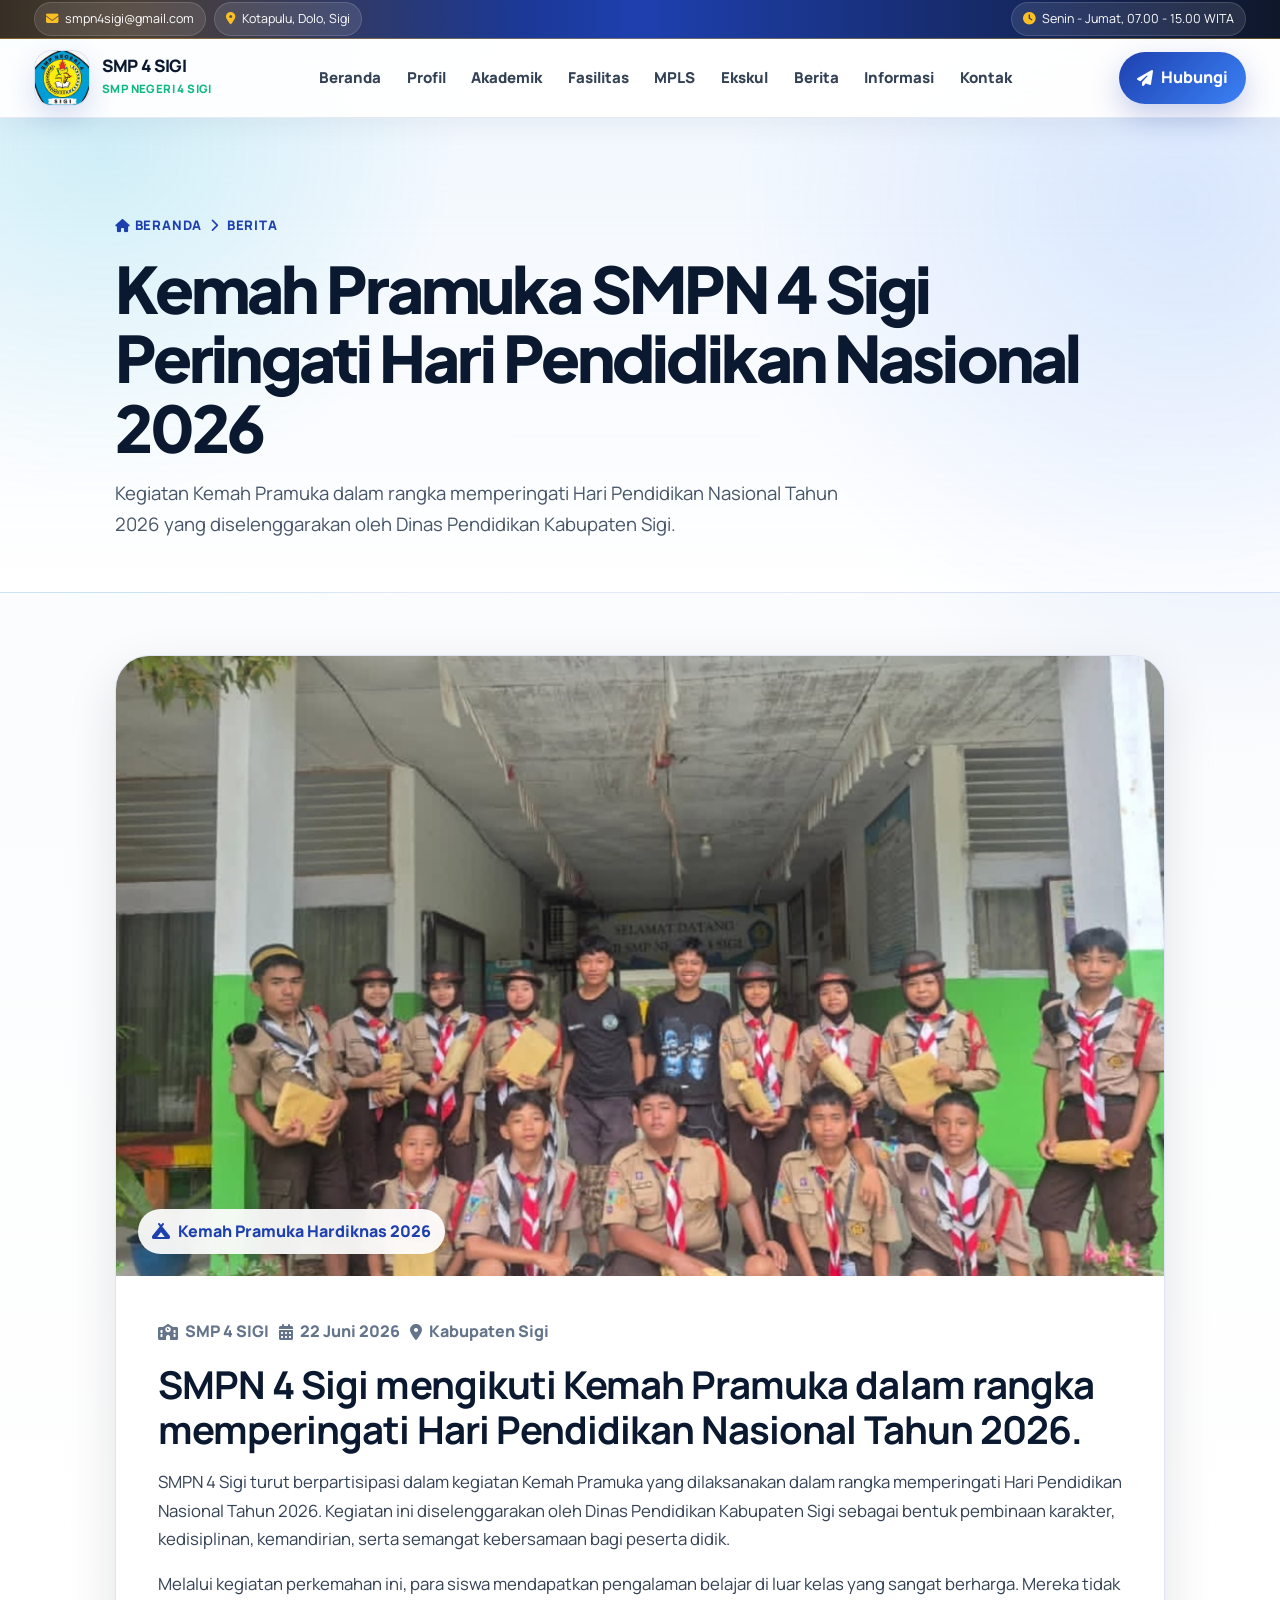
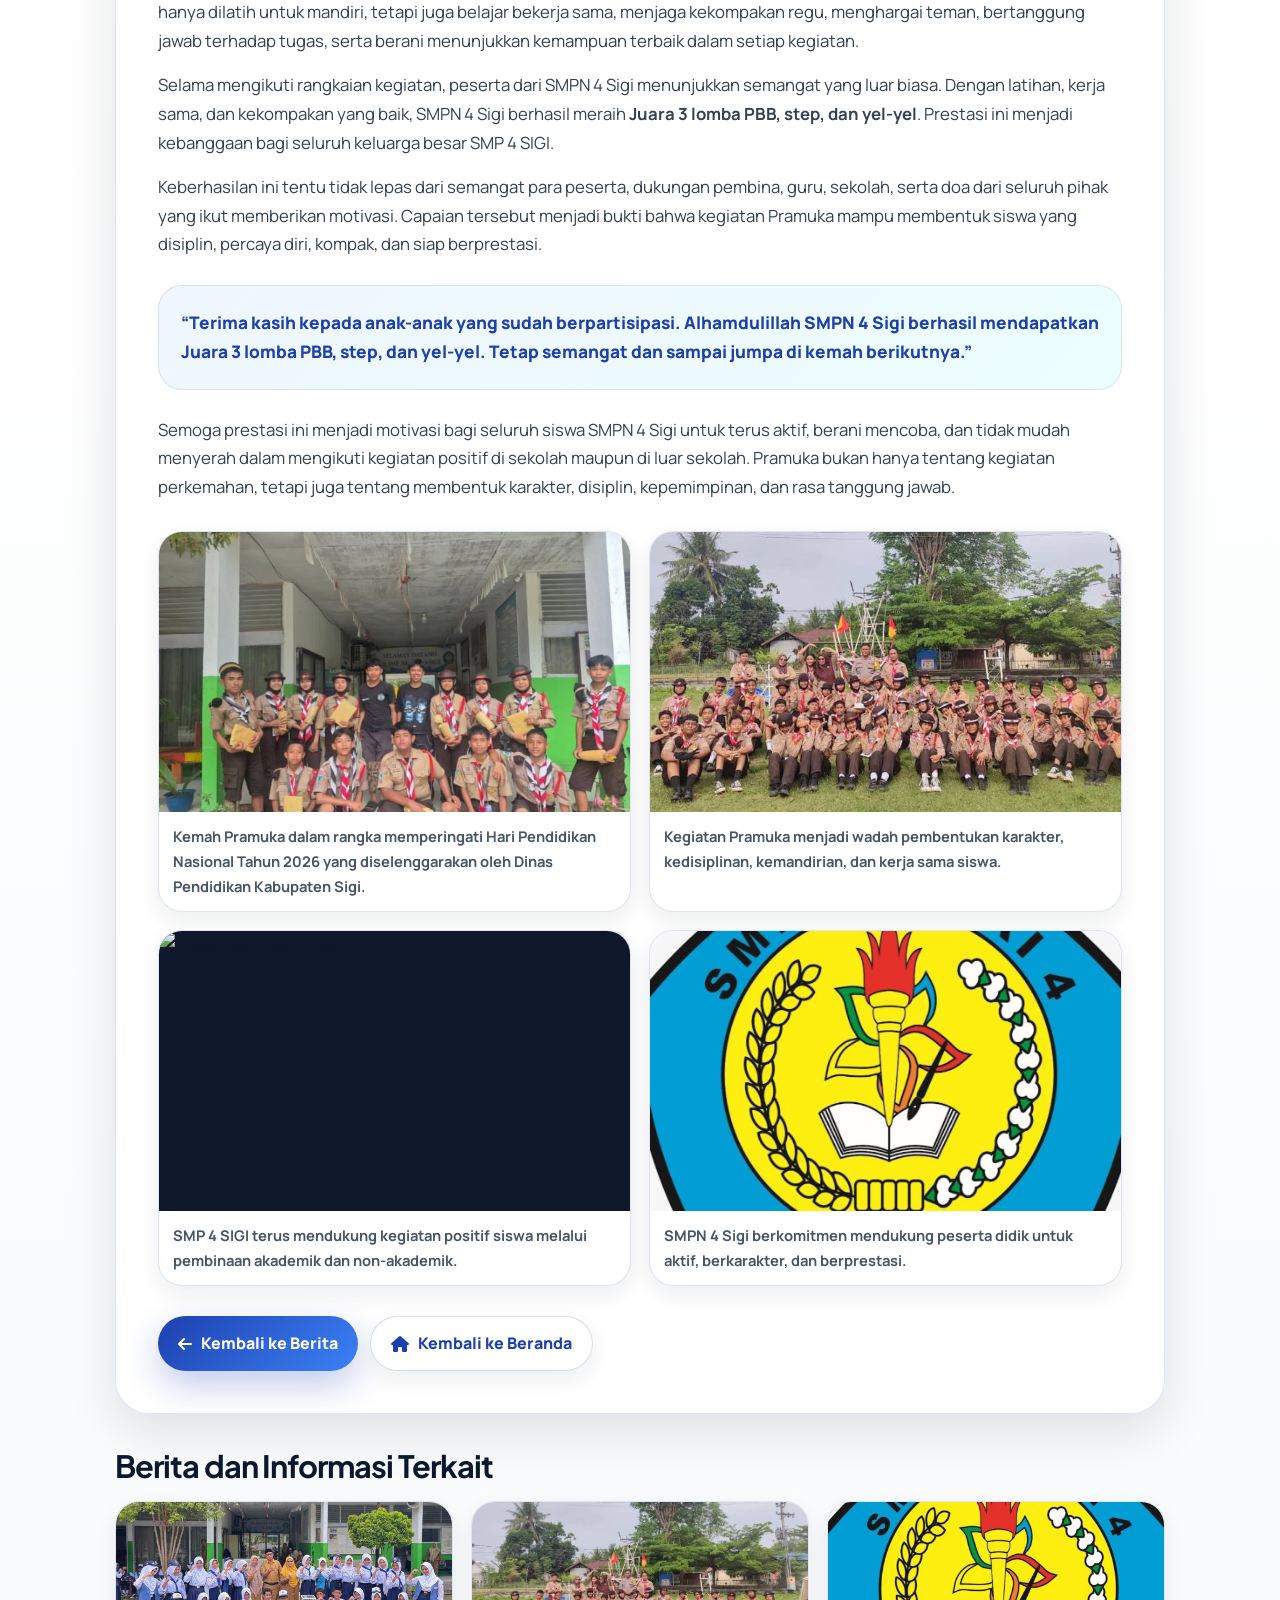
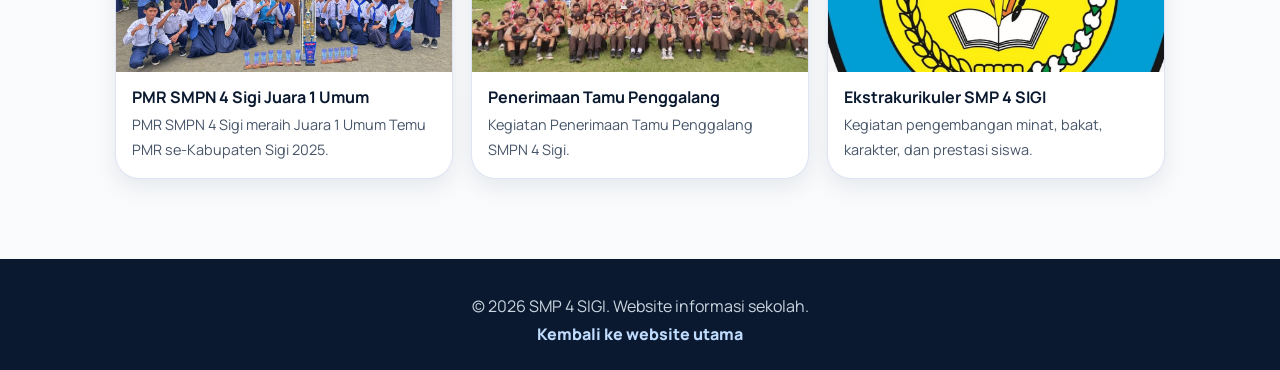
==== kemah-pramuka-hardiknas-2026.html @ 2df51317 "Create kemah-pramuka-hardiknas-2026.html" ====
<!DOCTYPE html>
<html lang="id">
<head>
  <meta charset="UTF-8">
  <meta name="viewport" content="width=device-width, initial-scale=1.0">

  <title>Kemah Pramuka SMPN 4 Sigi Peringati Hari Pendidikan Nasional 2026</title>

  <meta name="description" content="SMPN 4 Sigi mengikuti Kemah Pramuka dalam rangka memperingati Hari Pendidikan Nasional 2026 yang diselenggarakan oleh Dinas Pendidikan Kabupaten Sigi dan meraih Juara 3 lomba PBB, step, dan yel-yel.">
  <meta name="keywords" content="Kemah Pramuka SMPN 4 Sigi, Pramuka SMPN 4 Sigi, SMP 4 SIGI, SMP Negeri 4 Sigi, Hari Pendidikan Nasional 2026, Dinas Pendidikan Kabupaten Sigi, Juara 3 PBB Step Yel-yel">
  <meta name="author" content="SMP 4 SIGI">
  <meta name="robots" content="index, follow">
  <meta name="language" content="Indonesian">
  <meta name="theme-color" content="#1e40af">

  <link rel="canonical" href="https://smpnegeri4sigi.my.id/kemah-pramuka-hardiknas-2026.html">

  <link rel="icon" href="smpn4sigi.WebP" type="image/webp">
  <link rel="shortcut icon" href="smpn4sigi.WebP" type="image/webp">
  <link rel="apple-touch-icon" href="smpn4sigi.WebP">

  <meta property="og:type" content="article">
  <meta property="og:title" content="Kemah Pramuka SMPN 4 Sigi Peringati Hari Pendidikan Nasional 2026">
  <meta property="og:description" content="SMPN 4 Sigi mengikuti Kemah Pramuka Hari Pendidikan Nasional 2026 dan berhasil meraih Juara 3 lomba PBB, step, dan yel-yel.">
  <meta property="og:image" content="https://smpnegeri4sigi.my.id/pramuka-hardiknas-2026.jpg">
  <meta property="og:image:secure_url" content="https://smpnegeri4sigi.my.id/pramuka-hardiknas-2026.jpg">
  <meta property="og:url" content="https://smpnegeri4sigi.my.id/kemah-pramuka-hardiknas-2026.html">
  <meta property="og:site_name" content="SMP 4 SIGI">
  <meta property="og:locale" content="id_ID">

  <meta name="twitter:card" content="summary_large_image">
  <meta name="twitter:title" content="Kemah Pramuka SMPN 4 Sigi Peringati Hari Pendidikan Nasional 2026">
  <meta name="twitter:description" content="SMPN 4 Sigi mengikuti Kemah Pramuka Hari Pendidikan Nasional 2026 dan meraih Juara 3 lomba PBB, step, dan yel-yel.">
  <meta name="twitter:image" content="https://smpnegeri4sigi.my.id/pramuka-hardiknas-2026.jpg">

  <script type="application/ld+json">
  {
    "@context": "https://schema.org",
    "@type": "NewsArticle",
    "headline": "Kemah Pramuka SMPN 4 Sigi Peringati Hari Pendidikan Nasional 2026",
    "description": "SMPN 4 Sigi mengikuti Kemah Pramuka dalam rangka memperingati Hari Pendidikan Nasional 2026 yang diselenggarakan oleh Dinas Pendidikan Kabupaten Sigi dan berhasil meraih Juara 3 lomba PBB, step, dan yel-yel.",
    "image": [
      "https://smpnegeri4sigi.my.id/pramuka-hardiknas-2026.jpg",
      "https://smpnegeri4sigi.my.id/galeri2.jpg",
      "https://smpnegeri4sigi.my.id/galeri5.jpg"
    ],
    "datePublished": "2026-06-22T08:00:00+08:00",
    "dateModified": "2026-06-22T08:00:00+08:00",
    "author": {
      "@type": "Organization",
      "name": "SMP 4 SIGI"
    },
    "publisher": {
      "@type": "EducationalOrganization",
      "name": "SMP 4 SIGI",
      "logo": {
        "@type": "ImageObject",
        "url": "https://smpnegeri4sigi.my.id/smpn4sigi.WebP"
      }
    },
    "mainEntityOfPage": {
      "@type": "WebPage",
      "@id": "https://smpnegeri4sigi.my.id/kemah-pramuka-hardiknas-2026.html"
    }
  }
  </script>

  <link rel="preconnect" href="https://fonts.googleapis.com">
  <link rel="preconnect" href="https://fonts.gstatic.com" crossorigin>
  <link href="https://fonts.googleapis.com/css2?family=Plus+Jakarta+Sans:wght@500;600;700;800;900&family=Manrope:wght@400;500;600;700;800&display=swap" rel="stylesheet">
  <link rel="stylesheet" href="https://cdnjs.cloudflare.com/ajax/libs/font-awesome/6.5.2/css/all.min.css">

  <style>
    :root {
      --navy: #0a192f;
      --blue: #1e40af;
      --blue-2: #3b82f6;
      --cyan: #06b6d4;
      --green: #10b981;
      --gold: #f59e0b;
      --text: #0f172a;
      --muted: #475569;
      --line: rgba(30, 64, 175, .14);
      --shadow-sm: 0 8px 22px rgba(15, 23, 42, .08);
      --shadow-md: 0 18px 50px rgba(15, 23, 42, .12);
      --container: 1050px;
      --side: clamp(18px, 4vw, 34px);
      --ease: cubic-bezier(.2, .8, .2, 1);
    }

    * {
      box-sizing: border-box;
      margin: 0;
      padding: 0;
    }

    html {
      scroll-behavior: smooth;
    }

    body {
      min-width: 320px;
      overflow-x: hidden;
      font-family: 'Manrope', 'Plus Jakarta Sans', Arial, sans-serif;
      color: var(--text);
      background:
        radial-gradient(circle at 4% 0%, rgba(6, 182, 212, .12), transparent 28rem),
        radial-gradient(circle at 96% 10%, rgba(59, 130, 246, .13), transparent 26rem),
        linear-gradient(180deg, #f8fafc 0%, #ffffff 44%, #f8fafc 100%);
      line-height: 1.7;
      text-rendering: optimizeLegibility;
      -webkit-font-smoothing: antialiased;
    }

    img,
    video {
      max-width: 100%;
      display: block;
    }

    a {
      color: inherit;
      text-decoration: none;
    }

    .container {
      width: min(100% - (var(--side) * 2), var(--container));
      margin-inline: auto;
    }

    .topbar {
      position: relative;
      z-index: 70;
      background:
        radial-gradient(circle at 10% 50%, rgba(245, 158, 11, .26), transparent 34%),
        linear-gradient(90deg, #0f172a, var(--blue), #0f172a);
      color: #fff;
      border-bottom: 1px solid rgba(251, 191, 36, .35);
      font-size: .78rem;
    }

    .topbar-inner {
      min-height: 38px;
      display: flex;
      align-items: center;
      justify-content: space-between;
      gap: 14px;
      width: min(100% - (var(--side) * 2), 1360px);
      margin-inline: auto;
    }

    .topbar-group {
      display: flex;
      align-items: center;
      gap: 8px;
      flex-wrap: wrap;
    }

    .topbar-pill {
      display: inline-flex;
      align-items: center;
      gap: 7px;
      min-height: 25px;
      padding: 5px 11px;
      border-radius: 999px;
      background: rgba(255, 255, 255, .10);
      border: 1px solid rgba(255, 255, 255, .14);
      backdrop-filter: blur(12px);
      white-space: nowrap;
    }

    .topbar-pill i {
      color: #fbbf24;
    }

    .site-header {
      position: sticky;
      top: 0;
      z-index: 60;
      background: rgba(255, 255, 255, .88);
      backdrop-filter: blur(18px);
      border-bottom: 1px solid rgba(226, 232, 240, .86);
      box-shadow: 0 8px 28px rgba(15, 23, 42, .05);
    }

    .navbar {
      width: min(100% - (var(--side) * 2), 1360px);
      margin-inline: auto;
      height: 78px;
      display: flex;
      align-items: center;
      justify-content: space-between;
      gap: 20px;
    }

    .brand {
      display: flex;
      align-items: center;
      gap: 12px;
      min-width: 0;
    }

    .brand-logo {
      width: 56px;
      height: 56px;
      border-radius: 18px;
      overflow: hidden;
      flex: 0 0 auto;
      display: grid;
      place-items: center;
      background: #fff;
      border: 1px solid rgba(30, 64, 175, .16);
      box-shadow: 0 12px 28px rgba(30, 64, 175, .16);
    }

    .brand-logo img {
      width: 100%;
      height: 100%;
      object-fit: cover;
    }

    .brand-title {
      display: block;
      font-weight: 900;
      line-height: 1.05;
      color: var(--navy);
      letter-spacing: -.02em;
      font-size: 1.07rem;
      text-align: left;
    }

    .brand-subtitle {
      display: block;
      color: var(--green);
      font-weight: 900;
      font-size: .72rem;
      letter-spacing: .035em;
      text-transform: uppercase;
      margin-top: 4px;
      text-align: left;
    }

    .nav-links {
      display: flex;
      align-items: center;
      gap: clamp(12px, 2vw, 26px);
    }

    .nav-link {
      position: relative;
      display: inline-flex;
      align-items: center;
      gap: 7px;
      color: #334155;
      font-size: .94rem;
      font-weight: 900;
      transition: color .28s var(--ease), transform .28s var(--ease);
    }

    .nav-link:hover {
      color: var(--blue);
      transform: translateY(-1px);
    }

    .nav-cta {
      display: inline-flex;
      align-items: center;
      gap: 8px;
      padding: 12px 18px;
      border-radius: 999px;
      background: linear-gradient(135deg, var(--blue), var(--blue-2));
      color: #fff;
      font-weight: 900;
      box-shadow: 0 12px 30px rgba(30, 64, 175, .25);
      transition: transform .32s var(--ease), box-shadow .32s var(--ease);
    }

    .nav-cta:hover {
      transform: translateY(-2px);
      box-shadow: 0 18px 44px rgba(30, 64, 175, .32);
    }

    .hero {
      position: relative;
      overflow: hidden;
      padding: clamp(58px, 8vw, 96px) 0 clamp(34px, 4vw, 58px);
      background:
        radial-gradient(circle at 92% 18%, rgba(59, 130, 246, .13), transparent 28rem),
        radial-gradient(circle at 8% 6%, rgba(6, 182, 212, .13), transparent 22rem),
        linear-gradient(180deg, rgba(239, 246, 255, .70), rgba(255, 255, 255, .92));
      border-bottom: 1px solid rgba(30, 64, 175, .08);
    }

    .breadcrumb {
      display: flex;
      align-items: center;
      gap: 8px;
      color: var(--blue);
      font-weight: 900;
      font-size: .82rem;
      text-transform: uppercase;
      letter-spacing: .06em;
      flex-wrap: wrap;
    }

    .hero h1 {
      font-family: 'Plus Jakarta Sans', 'Manrope', sans-serif;
      font-weight: 900;
      letter-spacing: -.045em;
      color: var(--navy);
      line-height: 1.08;
      font-size: clamp(2.2rem, 5vw, 4.4rem);
      max-width: 980px;
      margin: 18px 0 16px;
    }

    .hero-desc {
      color: var(--muted);
      max-width: 760px;
      font-size: clamp(1rem, 1.6vw, 1.16rem);
    }

    .article-wrap {
      padding: clamp(34px, 5vw, 62px) 0 80px;
    }

    .article-card {
      border-radius: 34px;
      background: rgba(255, 255, 255, .92);
      border: 1px solid var(--line);
      box-shadow: var(--shadow-md);
      overflow: hidden;
      backdrop-filter: blur(16px);
    }

    .article-image {
      position: relative;
      background: #dbeafe;
    }

    .article-image img {
      width: 100%;
      max-height: 620px;
      object-fit: cover;
    }

    .article-badge {
      position: absolute;
      left: 22px;
      bottom: 22px;
      display: inline-flex;
      align-items: center;
      gap: 8px;
      padding: 9px 14px;
      border-radius: 999px;
      background: rgba(255, 255, 255, .92);
      color: var(--blue);
      font-weight: 900;
      box-shadow: var(--shadow-sm);
      backdrop-filter: blur(12px);
    }

    .article-content {
      padding: clamp(22px, 4vw, 42px);
    }

    .meta {
      display: flex;
      align-items: center;
      gap: 10px;
      flex-wrap: wrap;
      color: #64748b;
      font-weight: 800;
      margin-bottom: 18px;
    }

    .meta span {
      display: inline-flex;
      align-items: center;
      gap: 7px;
    }

    .article-content h2 {
      color: var(--navy);
      font-size: clamp(1.55rem, 3vw, 2.4rem);
      line-height: 1.16;
      letter-spacing: -.025em;
      margin-bottom: 16px;
    }

    .article-content p {
      color: #334155;
      font-size: 1.05rem;
      margin-bottom: 16px;
    }

    .quote {
      margin: 26px 0;
      padding: 22px;
      border-radius: 24px;
      background: linear-gradient(135deg, #eff6ff, #ecfeff);
      border: 1px solid rgba(30, 64, 175, .12);
      color: var(--blue);
      font-weight: 900;
      font-size: 1.08rem;
    }

    .article-gallery {
      display: grid;
      grid-template-columns: repeat(2, 1fr);
      gap: 18px;
      margin: 30px 0;
    }

    .article-gallery figure {
      margin: 0;
      border-radius: 24px;
      overflow: hidden;
      background: #ffffff;
      border: 1px solid rgba(30, 64, 175, .14);
      box-shadow: var(--shadow-sm);
    }

    .article-gallery img {
      width: 100%;
      height: 280px;
      object-fit: cover;
      display: block;
      background: #0f172a;
    }

    .article-gallery figcaption {
      padding: 12px 14px;
      color: #475569;
      font-size: .92rem;
      font-weight: 700;
    }

    .share-box {
      margin-top: 28px;
      display: flex;
      flex-wrap: wrap;
      gap: 12px;
    }

    .btn {
      display: inline-flex;
      align-items: center;
      justify-content: center;
      gap: 9px;
      padding: 13px 20px;
      border-radius: 999px;
      font-weight: 900;
      transition: transform .32s var(--ease), box-shadow .32s var(--ease);
    }

    .btn-primary {
      background: linear-gradient(135deg, var(--blue), var(--blue-2));
      color: #fff;
      box-shadow: 0 14px 35px rgba(30, 64, 175, .27);
    }

    .btn-outline {
      background: rgba(255, 255, 255, .78);
      color: var(--blue);
      border: 1px solid rgba(30, 64, 175, .18);
      box-shadow: var(--shadow-sm);
    }

    .btn:hover {
      transform: translateY(-3px);
    }

    .related-title {
      margin: 34px 0 16px;
      color: var(--navy);
      font-family: 'Plus Jakarta Sans', 'Manrope', sans-serif;
      font-size: clamp(1.35rem, 2.4vw, 2rem);
      letter-spacing: -.03em;
      line-height: 1.2;
    }

    .related {
      display: grid;
      grid-template-columns: repeat(auto-fit, minmax(230px, 1fr));
      gap: 18px;
    }

    .related-card {
      border-radius: 24px;
      background: #fff;
      border: 1px solid var(--line);
      box-shadow: var(--shadow-sm);
      overflow: hidden;
      transition: transform .32s var(--ease), box-shadow .32s var(--ease);
    }

    .related-card:hover {
      transform: translateY(-6px);
      box-shadow: var(--shadow-md);
    }

    .related-card img {
      width: 100%;
      height: 170px;
      object-fit: cover;
      background: #dbeafe;
    }

    .related-card div {
      padding: 16px;
    }

    .related-card h3 {
      color: var(--navy);
      font-size: 1rem;
      line-height: 1.2;
      margin-bottom: 6px;
    }

    .related-card p {
      color: var(--muted);
      font-size: .9rem;
    }

    footer {
      background: #0a192f;
      color: #cbd5e1;
      padding: 34px 0 22px;
      text-align: center;
    }

    footer a {
      color: #bfdbfe;
      font-weight: 800;
    }

    @media (max-width: 900px) {
      .nav-links,
      .nav-cta {
        display: none;
      }

      .article-gallery {
        grid-template-columns: 1fr;
      }

      .topbar {
        display: none;
      }
    }

    @media (max-width: 640px) {
      :root {
        --side: 16px;
      }

      .navbar {
        height: 72px;
      }

      .brand-logo {
        width: 48px;
        height: 48px;
        border-radius: 16px;
      }

      .brand-title {
        font-size: .98rem;
      }

      .brand-subtitle {
        font-size: .62rem;
      }

      .hero {
        padding-top: 42px;
      }

      .hero h1 {
        font-size: clamp(1.9rem, 11vw, 2.6rem);
      }

      .article-card {
        border-radius: 24px;
      }

      .article-image img {
        max-height: 420px;
      }

      .article-badge {
        left: 14px;
        right: 14px;
        bottom: 14px;
        justify-content: center;
        text-align: center;
      }

      .article-gallery img {
        height: 230px;
      }

      .btn {
        width: 100%;
      }
    }
  </style>
</head>

<body>
  <div class="topbar">
    <div class="topbar-inner">
      <div class="topbar-group">
        <a class="topbar-pill" href="mailto:smpn4sigi@gmail.com">
          <i class="fa-solid fa-envelope"></i>
          <span>smpn4sigi@gmail.com</span>
        </a>

        <a class="topbar-pill" href="https://www.google.com/maps/search/?api=1&amp;query=SMP%204%20SIGI%20Kotapulu%20Dolo%20Sigi" rel="noopener" target="_blank">
          <i class="fa-solid fa-location-dot"></i>
          <span>Kotapulu, Dolo, Sigi</span>
        </a>
      </div>

      <div class="topbar-group">
        <span class="topbar-pill">
          <i class="fa-solid fa-clock"></i>
          <span>Senin - Jumat, 07.00 - 15.00 WITA</span>
        </span>
      </div>
    </div>
  </div>

  <header class="site-header">
    <div class="navbar">
      <a class="brand" href="index.html">
        <span class="brand-logo">
          <img alt="Logo SMP 4 SIGI" src="smpn4sigi.WebP">
        </span>

        <span>
          <span class="brand-title">SMP 4 SIGI</span>
          <span class="brand-subtitle">SMP Negeri 4 Sigi</span>
        </span>
      </a>

      <nav class="nav-links" aria-label="Navigasi utama">
        <a class="nav-link" href="index.html#beranda">Beranda</a>
        <a class="nav-link" href="index.html#profil">Profil</a>
        <a class="nav-link" href="index.html#akademik">Akademik</a>
        <a class="nav-link" href="index.html#fasilitas">Fasilitas</a>
        <a class="nav-link" href="index.html#mpls">MPLS</a>
        <a class="nav-link" href="index.html#ekskul">Ekskul</a>
        <a class="nav-link" href="index.html#berita">Berita</a>
        <a class="nav-link" href="index.html#informasi">Informasi</a>
        <a class="nav-link" href="index.html#kontak">Kontak</a>
      </nav>

      <a class="nav-cta" href="index.html#kontak">
        <i class="fa-solid fa-paper-plane"></i>
        Hubungi
      </a>
    </div>
  </header>

  <main>
    <section class="hero">
      <div class="container">
        <div class="breadcrumb">
          <a href="index.html">
            <i class="fa-solid fa-house"></i>
            Beranda
          </a>
          <i class="fa-solid fa-chevron-right"></i>
          <span>Berita</span>
        </div>

        <h1>Kemah Pramuka SMPN 4 Sigi Peringati Hari Pendidikan Nasional 2026</h1>

        <p class="hero-desc">
          Kegiatan Kemah Pramuka dalam rangka memperingati Hari Pendidikan Nasional Tahun 2026 yang diselenggarakan oleh Dinas Pendidikan Kabupaten Sigi.
        </p>
      </div>
    </section>

    <section class="article-wrap">
      <div class="container">
        <article class="article-card">
          <figure class="article-image">
            <img
              src="pramuka-hardiknas-2026.jpg"
              alt="Kemah Pramuka SMPN 4 Sigi memperingati Hari Pendidikan Nasional 2026"
              title="Kemah Pramuka SMPN 4 Sigi Hari Pendidikan Nasional 2026">

            <figcaption class="article-badge">
              <i class="fa-solid fa-campground"></i>
              Kemah Pramuka Hardiknas 2026
            </figcaption>
          </figure>

          <div class="article-content">
            <div class="meta">
              <span><i class="fa-solid fa-school"></i> SMP 4 SIGI</span>
              <span><i class="fa-solid fa-calendar-days"></i> 22 Juni 2026</span>
              <span><i class="fa-solid fa-location-dot"></i> Kabupaten Sigi</span>
            </div>

            <h2>SMPN 4 Sigi mengikuti Kemah Pramuka dalam rangka memperingati Hari Pendidikan Nasional Tahun 2026.</h2>

            <p>
              SMPN 4 Sigi turut berpartisipasi dalam kegiatan Kemah Pramuka yang dilaksanakan dalam rangka memperingati Hari Pendidikan Nasional Tahun 2026. Kegiatan ini diselenggarakan oleh Dinas Pendidikan Kabupaten Sigi sebagai bentuk pembinaan karakter, kedisiplinan, kemandirian, serta semangat kebersamaan bagi peserta didik.
            </p>

            <p>
              Melalui kegiatan perkemahan ini, para siswa mendapatkan pengalaman belajar di luar kelas yang sangat berharga. Mereka tidak hanya dilatih untuk mandiri, tetapi juga belajar bekerja sama, menjaga kekompakan regu, menghargai teman, bertanggung jawab terhadap tugas, serta berani menunjukkan kemampuan terbaik dalam setiap kegiatan.
            </p>

            <p>
              Selama mengikuti rangkaian kegiatan, peserta dari SMPN 4 Sigi menunjukkan semangat yang luar biasa. Dengan latihan, kerja sama, dan kekompakan yang baik, SMPN 4 Sigi berhasil meraih <strong>Juara 3 lomba PBB, step, dan yel-yel</strong>. Prestasi ini menjadi kebanggaan bagi seluruh keluarga besar SMP 4 SIGI.
            </p>

            <p>
              Keberhasilan ini tentu tidak lepas dari semangat para peserta, dukungan pembina, guru, sekolah, serta doa dari seluruh pihak yang ikut memberikan motivasi. Capaian tersebut menjadi bukti bahwa kegiatan Pramuka mampu membentuk siswa yang disiplin, percaya diri, kompak, dan siap berprestasi.
            </p>

            <div class="quote">
              “Terima kasih kepada anak-anak yang sudah berpartisipasi. Alhamdulillah SMPN 4 Sigi berhasil mendapatkan Juara 3 lomba PBB, step, dan yel-yel. Tetap semangat dan sampai jumpa di kemah berikutnya.”
            </div>

            <p>
              Semoga prestasi ini menjadi motivasi bagi seluruh siswa SMPN 4 Sigi untuk terus aktif, berani mencoba, dan tidak mudah menyerah dalam mengikuti kegiatan positif di sekolah maupun di luar sekolah. Pramuka bukan hanya tentang kegiatan perkemahan, tetapi juga tentang membentuk karakter, disiplin, kepemimpinan, dan rasa tanggung jawab.
            </p>

            <div class="article-gallery">
              <figure>
                <img
                  src="pramuka-hardiknas-2026.jpg"
                  alt="Kemah Pramuka SMPN 4 Sigi Hari Pendidikan Nasional 2026"
                  title="Kemah Pramuka SMPN 4 Sigi Hari Pendidikan Nasional 2026">
                <figcaption>
                  Kemah Pramuka dalam rangka memperingati Hari Pendidikan Nasional Tahun 2026 yang diselenggarakan oleh Dinas Pendidikan Kabupaten Sigi.
                </figcaption>
              </figure>

              <figure>
                <img
                  src="galeri2.jpg"
                  alt="Kegiatan Pramuka SMPN 4 Sigi"
                  title="Kegiatan Pramuka SMPN 4 Sigi">
                <figcaption>
                  Kegiatan Pramuka menjadi wadah pembentukan karakter, kedisiplinan, kemandirian, dan kerja sama siswa.
                </figcaption>
              </figure>

              <figure>
                <img
                  src="galeri5.jpg"
                  alt="Lingkungan SMP 4 SIGI"
                  title="Lingkungan SMP 4 SIGI">
                <figcaption>
                  SMP 4 SIGI terus mendukung kegiatan positif siswa melalui pembinaan akademik dan non-akademik.
                </figcaption>
              </figure>

              <figure>
                <img
                  src="smpn4sigi.WebP"
                  alt="Logo SMP 4 SIGI"
                  title="Logo SMP 4 SIGI">
                <figcaption>
                  SMPN 4 Sigi berkomitmen mendukung peserta didik untuk aktif, berkarakter, dan berprestasi.
                </figcaption>
              </figure>
            </div>

            <div class="share-box">
              <a class="btn btn-primary" href="index.html#berita">
                <i class="fa-solid fa-arrow-left"></i>
                Kembali ke Berita
              </a>

              <a class="btn btn-outline" href="index.html">
                <i class="fa-solid fa-house"></i>
                Kembali ke Beranda
              </a>
            </div>
          </div>
        </article>

        <h2 class="related-title">Berita dan Informasi Terkait</h2>

        <div class="related">
          <a class="related-card" href="smpn-4-sigi-sapu-bersih-9-juara.html">
            <img src="galeri1.jpg" alt="PMR SMPN 4 Sigi Juara 1 Umum">
            <div>
              <h3>PMR SMPN 4 Sigi Juara 1 Umum</h3>
              <p>PMR SMPN 4 Sigi meraih Juara 1 Umum Temu PMR se-Kabupaten Sigi 2025.</p>
            </div>
          </a>

          <a class="related-card" href="index.html#informasi">
            <img src="galeri2.jpg" alt="Penerimaan Tamu Penggalang SMPN 4 Sigi">
            <div>
              <h3>Penerimaan Tamu Penggalang</h3>
              <p>Kegiatan Penerimaan Tamu Penggalang SMPN 4 Sigi.</p>
            </div>
          </a>

          <a class="related-card" href="index.html#ekskul">
            <img src="smpn4sigi.WebP" alt="Ekstrakurikuler SMP 4 SIGI">
            <div>
              <h3>Ekstrakurikuler SMP 4 SIGI</h3>
              <p>Kegiatan pengembangan minat, bakat, karakter, dan prestasi siswa.</p>
            </div>
          </a>
        </div>
      </div>
    </section>
  </main>

  <footer>
    <div class="container">
      <p>© 2026 SMP 4 SIGI. Website informasi sekolah.</p>
      <p><a href="index.html">Kembali ke website utama</a></p>
    </div>
  </footer>
</body>
</html>
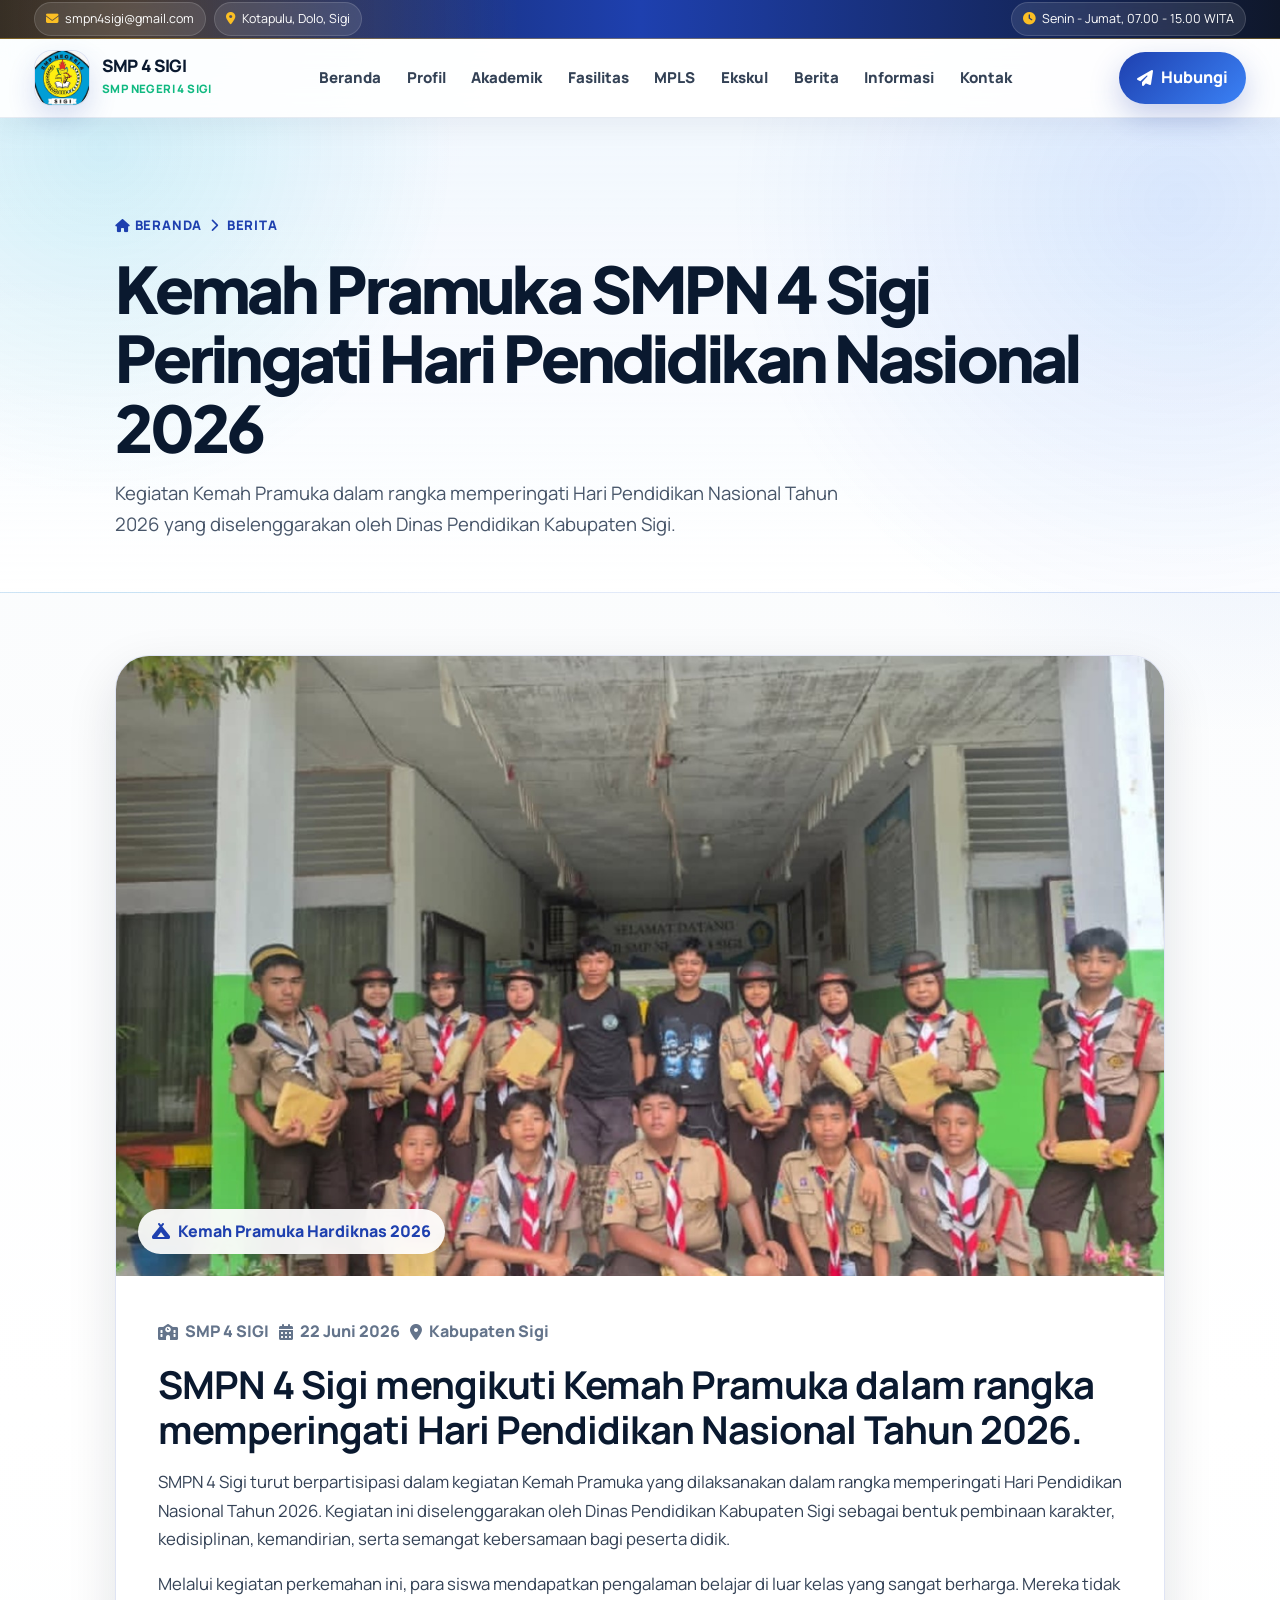
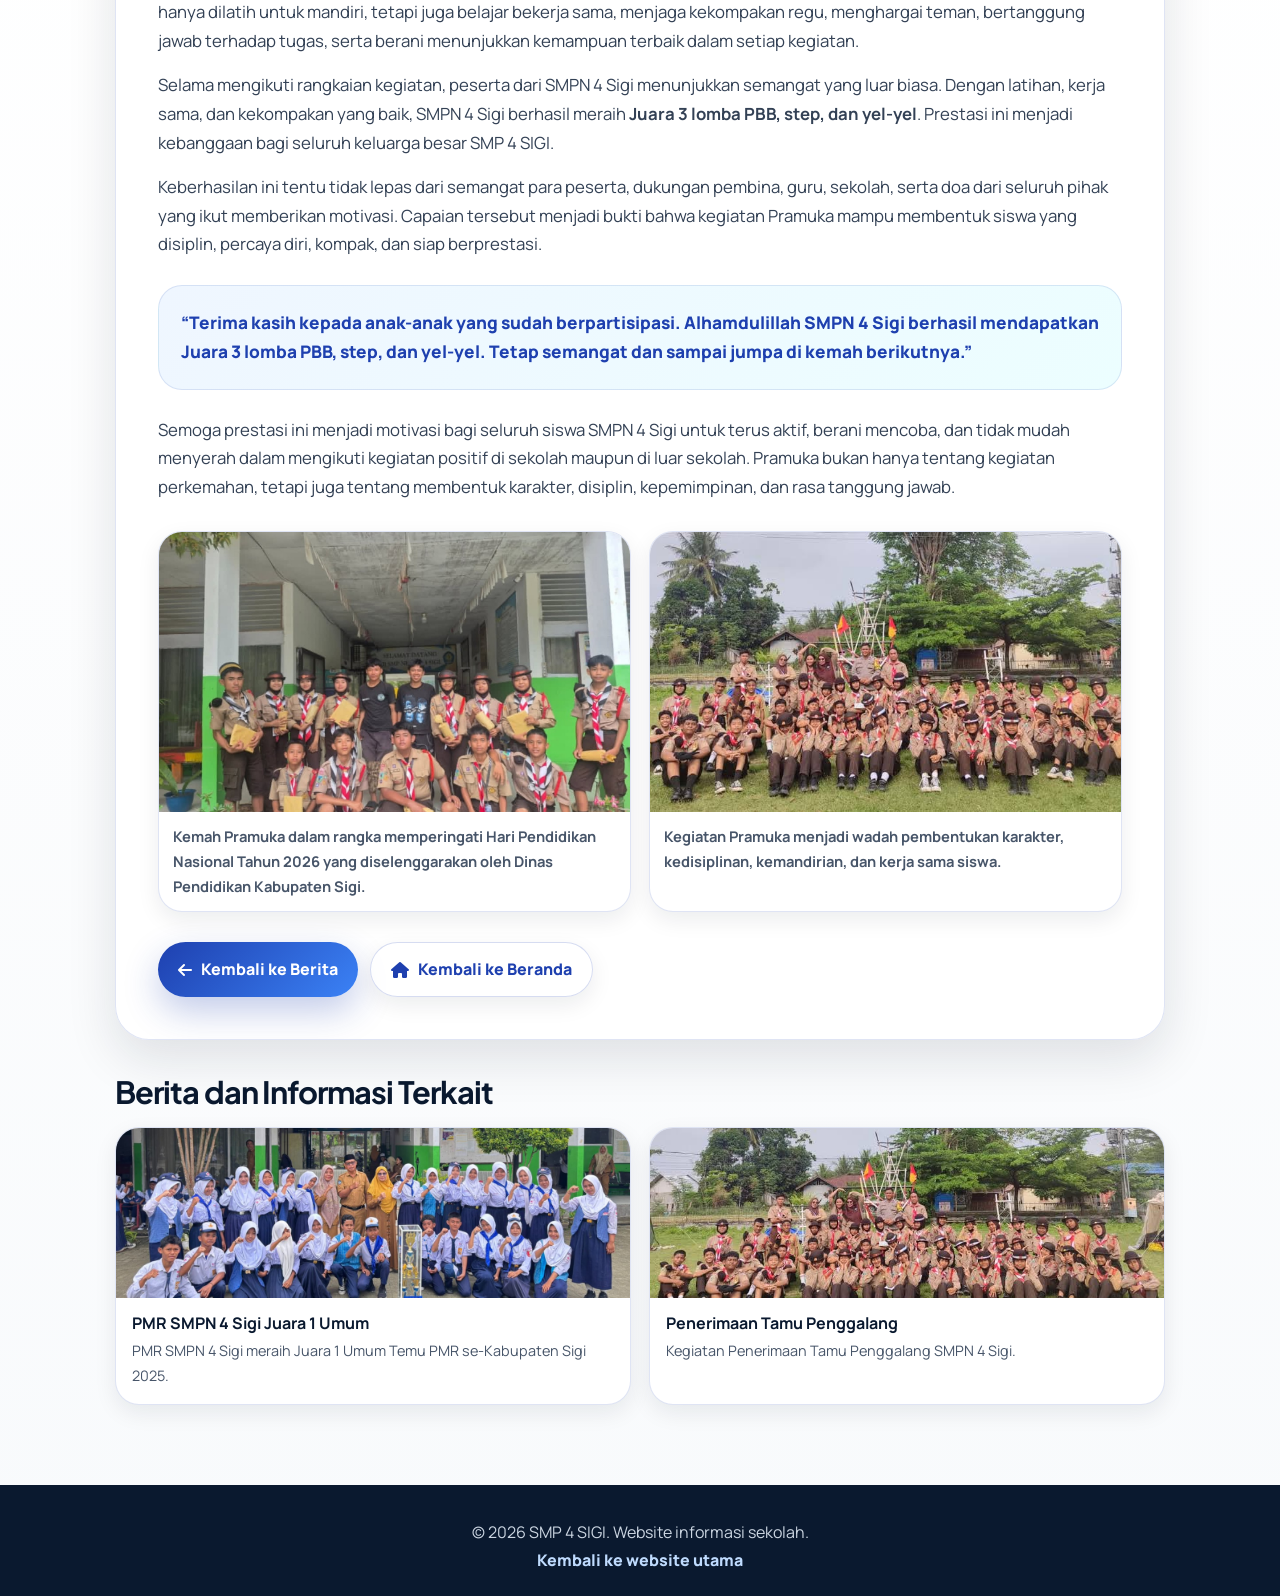
==== commit 9ab0d29d: "Update kemah-pramuka-hardiknas-2026.html" ====
--- a/kemah-pramuka-hardiknas-2026.html
+++ b/kemah-pramuka-hardiknas-2026.html
@@ -6,7 +6,7 @@
 
   <title>Kemah Pramuka SMPN 4 Sigi Peringati Hari Pendidikan Nasional 2026</title>
 
-  <meta name="description" content="SMPN 4 Sigi mengikuti Kemah Pramuka dalam rangka memperingati Hari Pendidikan Nasional 2026 yang diselenggarakan oleh Dinas Pendidikan Kabupaten Sigi dan meraih Juara 3 lomba PBB, step, dan yel-yel.">
+  <meta name="description" content="SMPN 4 Sigi mengikuti Kemah Pramuka dalam rangka memperingati Hari Pendidikan Nasional 2026 yang diselenggarakan oleh Dinas Pendidikan Kabupaten Sigi dan berhasil meraih Juara 3 lomba PBB, step, dan yel-yel.">
   <meta name="keywords" content="Kemah Pramuka SMPN 4 Sigi, Pramuka SMPN 4 Sigi, SMP 4 SIGI, SMP Negeri 4 Sigi, Hari Pendidikan Nasional 2026, Dinas Pendidikan Kabupaten Sigi, Juara 3 PBB Step Yel-yel">
   <meta name="author" content="SMP 4 SIGI">
   <meta name="robots" content="index, follow">
@@ -41,8 +41,7 @@
     "description": "SMPN 4 Sigi mengikuti Kemah Pramuka dalam rangka memperingati Hari Pendidikan Nasional 2026 yang diselenggarakan oleh Dinas Pendidikan Kabupaten Sigi dan berhasil meraih Juara 3 lomba PBB, step, dan yel-yel.",
     "image": [
       "https://smpnegeri4sigi.my.id/pramuka-hardiknas-2026.jpg",
-      "https://smpnegeri4sigi.my.id/galeri2.jpg",
-      "https://smpnegeri4sigi.my.id/galeri5.jpg"
+      "https://smpnegeri4sigi.my.id/galeri2.jpg"
     ],
     "datePublished": "2026-06-22T08:00:00+08:00",
     "dateModified": "2026-06-22T08:00:00+08:00",
@@ -112,8 +111,7 @@
       -webkit-font-smoothing: antialiased;
     }
 
-    img,
-    video {
+    img {
       max-width: 100%;
       display: block;
     }
@@ -752,26 +750,6 @@
                   Kegiatan Pramuka menjadi wadah pembentukan karakter, kedisiplinan, kemandirian, dan kerja sama siswa.
                 </figcaption>
               </figure>
-
-              <figure>
-                <img
-                  src="galeri5.jpg"
-                  alt="Lingkungan SMP 4 SIGI"
-                  title="Lingkungan SMP 4 SIGI">
-                <figcaption>
-                  SMP 4 SIGI terus mendukung kegiatan positif siswa melalui pembinaan akademik dan non-akademik.
-                </figcaption>
-              </figure>
-
-              <figure>
-                <img
-                  src="smpn4sigi.WebP"
-                  alt="Logo SMP 4 SIGI"
-                  title="Logo SMP 4 SIGI">
-                <figcaption>
-                  SMPN 4 Sigi berkomitmen mendukung peserta didik untuk aktif, berkarakter, dan berprestasi.
-                </figcaption>
-              </figure>
             </div>
 
             <div class="share-box">
@@ -806,14 +784,6 @@
               <p>Kegiatan Penerimaan Tamu Penggalang SMPN 4 Sigi.</p>
             </div>
           </a>
-
-          <a class="related-card" href="index.html#ekskul">
-            <img src="smpn4sigi.WebP" alt="Ekstrakurikuler SMP 4 SIGI">
-            <div>
-              <h3>Ekstrakurikuler SMP 4 SIGI</h3>
-              <p>Kegiatan pengembangan minat, bakat, karakter, dan prestasi siswa.</p>
-            </div>
-          </a>
         </div>
       </div>
     </section>
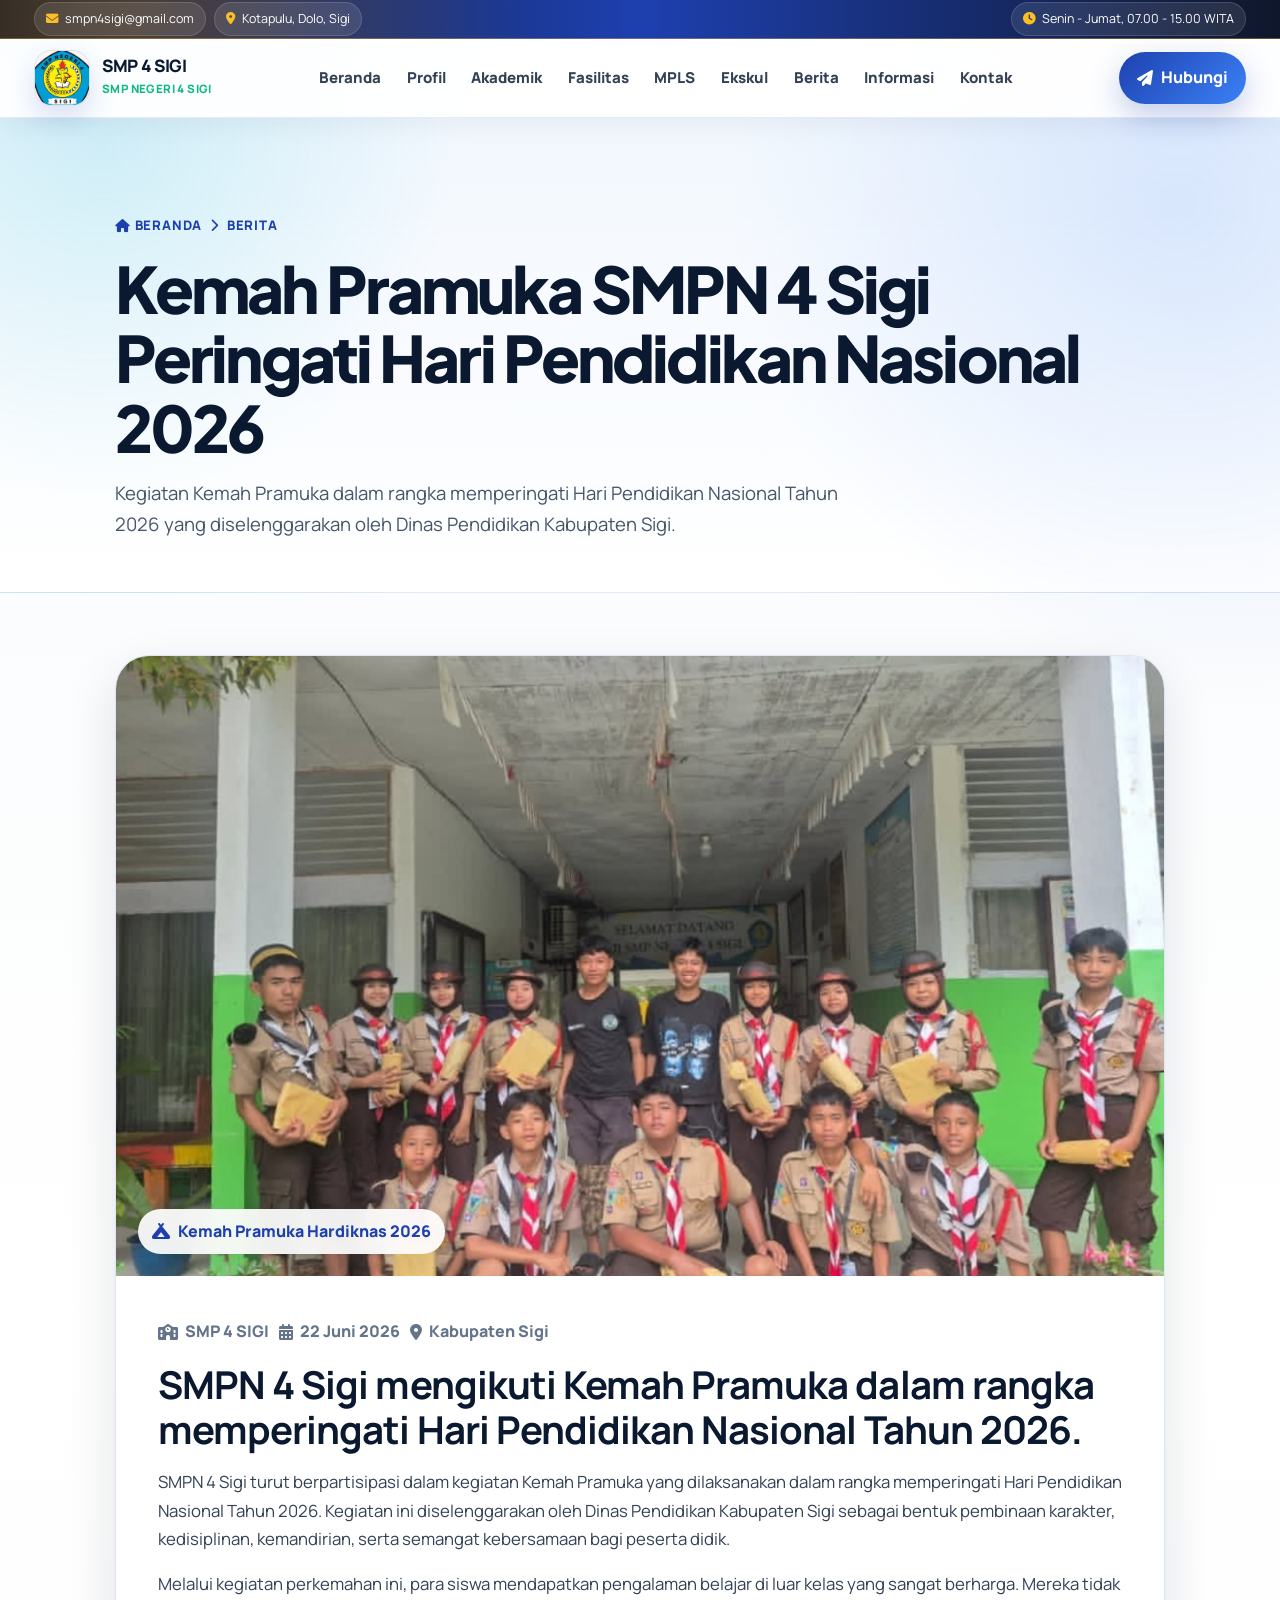
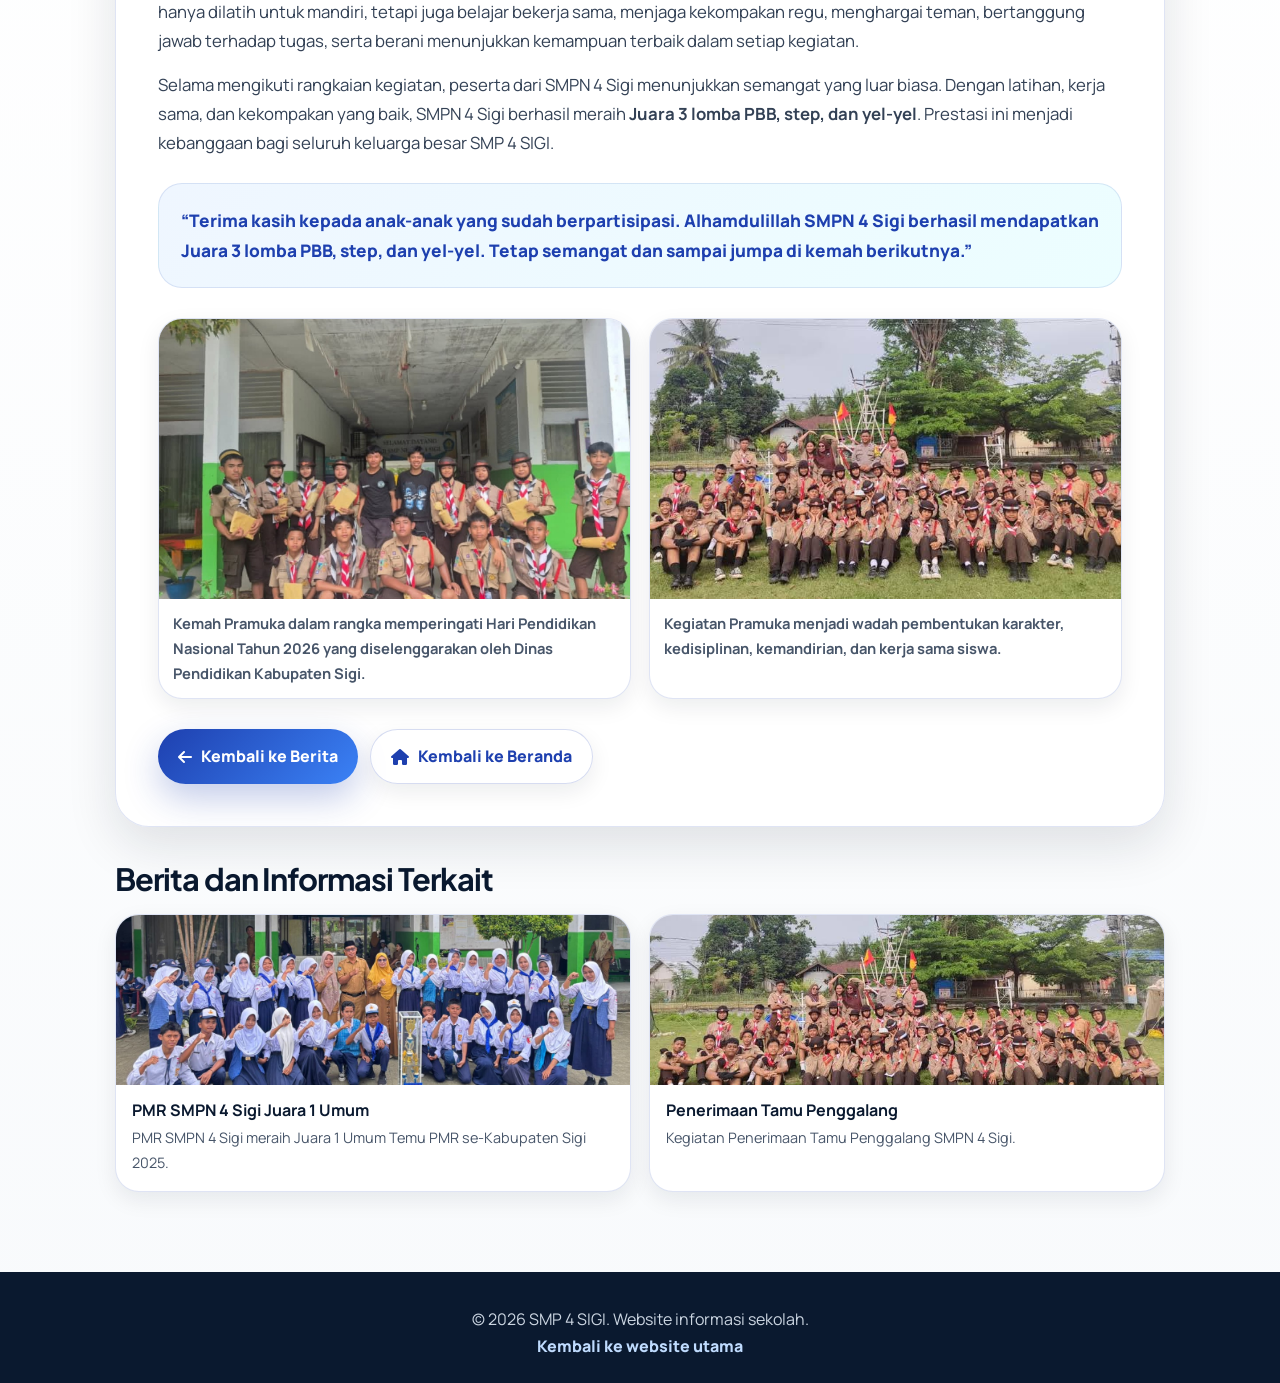
==== commit dca5b10f: "Update kemah-pramuka-hardiknas-2026.html" ====
--- a/kemah-pramuka-hardiknas-2026.html
+++ b/kemah-pramuka-hardiknas-2026.html
@@ -718,17 +718,11 @@
               Selama mengikuti rangkaian kegiatan, peserta dari SMPN 4 Sigi menunjukkan semangat yang luar biasa. Dengan latihan, kerja sama, dan kekompakan yang baik, SMPN 4 Sigi berhasil meraih <strong>Juara 3 lomba PBB, step, dan yel-yel</strong>. Prestasi ini menjadi kebanggaan bagi seluruh keluarga besar SMP 4 SIGI.
             </p>
 
-            <p>
-              Keberhasilan ini tentu tidak lepas dari semangat para peserta, dukungan pembina, guru, sekolah, serta doa dari seluruh pihak yang ikut memberikan motivasi. Capaian tersebut menjadi bukti bahwa kegiatan Pramuka mampu membentuk siswa yang disiplin, percaya diri, kompak, dan siap berprestasi.
-            </p>
 
             <div class="quote">
               “Terima kasih kepada anak-anak yang sudah berpartisipasi. Alhamdulillah SMPN 4 Sigi berhasil mendapatkan Juara 3 lomba PBB, step, dan yel-yel. Tetap semangat dan sampai jumpa di kemah berikutnya.”
             </div>
 
-            <p>
-              Semoga prestasi ini menjadi motivasi bagi seluruh siswa SMPN 4 Sigi untuk terus aktif, berani mencoba, dan tidak mudah menyerah dalam mengikuti kegiatan positif di sekolah maupun di luar sekolah. Pramuka bukan hanya tentang kegiatan perkemahan, tetapi juga tentang membentuk karakter, disiplin, kepemimpinan, dan rasa tanggung jawab.
-            </p>
 
             <div class="article-gallery">
               <figure>
